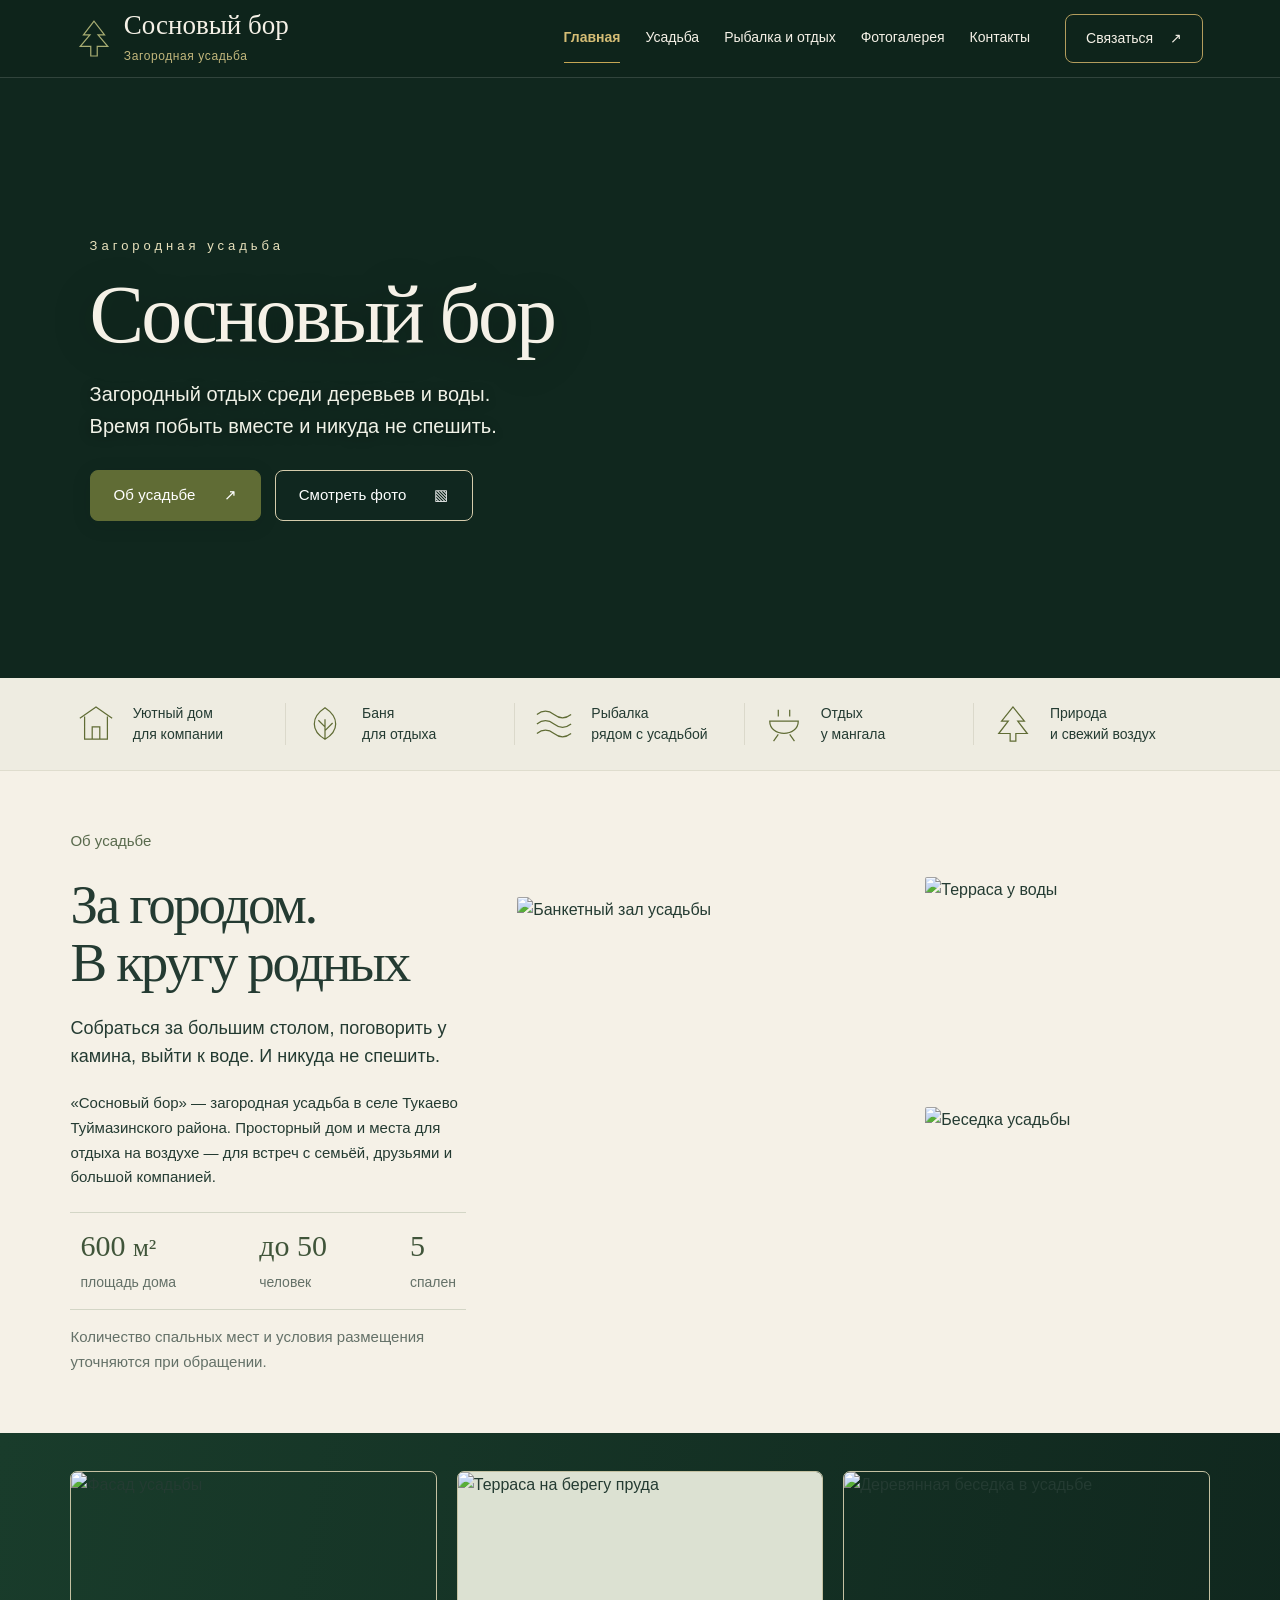
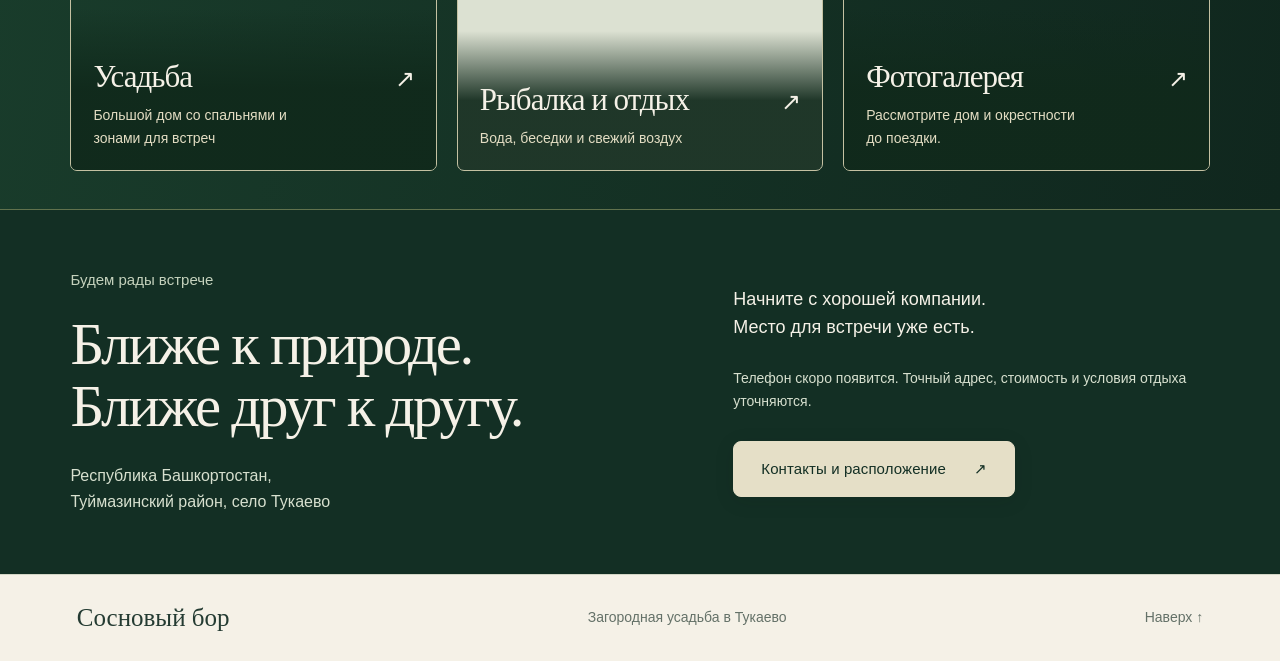
==== index.html @ 8719b982 "Add files via upload" ====
<!doctype html>
<html lang="ru"><head>
  <meta charset="utf-8"><meta name="viewport" content="width=device-width, initial-scale=1"><meta name="theme-color" content="#173d32">
  <title>Сосновый бор — загородная усадьба в Тукаево</title><meta name="description" content="Загородная усадьба в Тукаево: дом 600 м², 5 спален, до 50 человек. Отдых у воды, беседки, баня и фотографии усадьбы.">
  <meta property="og:title" content="Сосновый бор — загородная усадьба в Тукаево"><meta property="og:description" content="Загородная усадьба в Тукаево: дом 600 м², 5 спален, до 50 человек. Отдых у воды, беседки, баня и фотографии усадьбы."><meta property="og:type" content="website"><meta property="og:locale" content="ru_RU">
  <link rel="icon" type="image/svg+xml" href="assets/favicon.svg"><link rel="stylesheet" href="styles.css">
  <script src="assets/photos.js" defer></script><script src="app.js" defer></script>
</head><body class="home-page" id="top">
  <a class="skip-link" href="#main">Перейти к содержимому</a>
  <header class="header">
    <a class="brand" href="index.html" aria-label="Сосновый бор — на главную"><svg class="pine" viewBox="0 0 42 48" fill="none" aria-hidden="true"><path d="M21 2 8 19h8L4 33h13v12h8V33h13L26 19h8L21 2Z" stroke="currentColor" stroke-width="1.5"/></svg><span>Сосновый бор<small>Загородная усадьба</small></span></a>
    <button class="menu-toggle" aria-expanded="false" aria-controls="navigation">Меню <span aria-hidden="true">☰</span></button>
    <nav id="navigation" aria-label="Основная навигация"><a href="index.html" aria-current="page">Главная</a><a href="usadba.html">Усадьба</a><a href="otdyh.html">Рыбалка и отдых</a><a href="gallery.html">Фотогалерея</a><a href="contacts.html">Контакты</a></nav>
    <a class="header-contact" href="contacts.html#contacts">Связаться <span aria-hidden="true">↗</span></a>
  </header>
  <main id="main"><section class="hero" id="home" aria-labelledby="hero-title">
      <div class="hero-photo" aria-hidden="true"><img src="assets/images/house-960.webp" srcset="assets/images/house-480.webp 480w, assets/images/house-960.webp 960w" sizes="100vw" width="960" height="1280" alt="" fetchpriority="high"></div>
      <div class="hero-copy"><p class="location">Загородная усадьба</p><h1 id="hero-title">Сосновый бор</h1><p class="hero-intro">Загородный отдых среди деревьев и воды.<br> Время побыть вместе и никуда не спешить.</p><a class="button button-light" href="usadba.html">Об усадьбе <span aria-hidden="true">↗</span></a><a class="button hero-secondary" href="gallery.html">Смотреть фото <span aria-hidden="true">▧</span></a></div>
      <div class="hero-bottom"><span>Дом для встреч.<br>Природа для отдыха.</span><a href="#about" aria-label="Узнать об усадьбе">Листайте дальше <span aria-hidden="true">↓</span></a></div>
      <span class="photo-caption">Осень в «Сосновом бору»</span>
    </section>
<section class="benefit-strip" aria-label="Отдых в усадьбе"><div><svg viewBox="0 0 40 40" fill="none" stroke="currentColor" stroke-width="1.3" aria-hidden="true"><path d="m3 14 17-12 17 12M8 12v24h24V12M16 36V23h8v13"/></svg><span>Уютный дом<br>для компании</span></div><div><svg viewBox="0 0 40 40" fill="none" stroke="currentColor" stroke-width="1.3" aria-hidden="true"><path d="M20 36C5 27 5 13 20 3c15 10 15 24 0 33ZM20 36V15m0 12 8-8m-8 4-7-7"/></svg><span>Баня<br>для отдыха</span></div><div><svg viewBox="0 0 40 40" fill="none" stroke="currentColor" stroke-width="1.3" aria-hidden="true"><path d="M2 10q9-7 18 0t18 0M2 20q9-7 18 0t18 0M2 30q9-7 18 0t18 0"/></svg><span>Рыбалка<br>рядом с усадьбой</span></div><div><svg viewBox="0 0 40 40" fill="none" stroke="currentColor" stroke-width="1.3" aria-hidden="true"><path d="M5 17h30c0 17-30 17-30 0Zm9 14-5 7m17-7 5 7M14 12V5m12 7V5"/></svg><span>Отдых<br>у мангала</span></div><div><svg viewBox="0 0 40 40" fill="none" stroke="currentColor" stroke-width="1.3" aria-hidden="true"><path d="m20 2-12 15h7L5 30h12v8h6v-8h12L25 17h7Z"/></svg><span>Природа<br>и свежий воздух</span></div></section>
<section class="about section" id="about" aria-labelledby="about-title">
      <div class="section-heading"><p class="section-label">Об усадьбе</p><h2 id="about-title">За городом.<br>В кругу родных</h2></div>
      <div class="about-copy"><p class="lead">Собраться за большим столом, поговорить у камина, выйти к воде. И никуда не спешить.</p><p>«Сосновый бор» — загородная усадьба в селе Тукаево Туймазинского района. Просторный дом и места для отдыха на воздухе — для встреч с семьёй, друзьями и большой компанией.</p><div class="facts"><div><strong>600 <span>м²</span></strong><span>площадь дома</span></div><div><strong>до 50</strong><span>человек</span></div><div><strong>5</strong><span>спален</span></div></div><p class="muted small">Количество спальных мест и условия размещения уточняются при обращении.</p></div>
<div class="home-collage"><figure><img src="assets/images/banquet-960.webp" width="960" height="1280" loading="lazy" alt="Банкетный зал усадьбы"></figure><figure><img src="assets/images/waterside-960.webp" width="960" height="1280" loading="lazy" alt="Терраса у воды"></figure><figure><img src="assets/images/gazebo-960.webp" width="960" height="1280" loading="lazy" alt="Беседка усадьбы"></figure></div>    </section>
<section class="destinations section" aria-labelledby="destinations-title"><div class="destinations-heading"><p class="section-label">Знакомство с усадьбой</p><h2 id="destinations-title">Ваш отдых.<br>Во всех подробностях.</h2></div><div class="destination-grid"><article class="destination-card"><img src="assets/images/house-960.webp" srcset="assets/images/house-480.webp 480w, assets/images/house-960.webp 960w" sizes="(max-width: 700px) 90vw, 29vw" width="960" height="1280" alt="Фасад усадьбы" loading="lazy"><div><h3><a href="usadba.html">Усадьба <span aria-hidden="true">↗</span></a></h3><p>Большой дом со спальнями и зонами для встреч</p></div></article><article class="destination-card"><img src="assets/images/waterside-960.webp" srcset="assets/images/waterside-480.webp 480w, assets/images/waterside-960.webp 960w" sizes="(max-width: 700px) 90vw, 29vw" width="960" height="1280" alt="Терраса на берегу пруда" loading="lazy"><div><h3><a href="otdyh.html">Рыбалка и отдых <span aria-hidden="true">↗</span></a></h3><p>Вода, беседки и свежий воздух</p></div></article><article class="destination-card"><img src="assets/images/gazebo-960.webp" srcset="assets/images/gazebo-480.webp 480w, assets/images/gazebo-960.webp 960w" sizes="(max-width: 700px) 90vw, 29vw" width="960" height="1280" alt="Деревянная беседка в усадьбе" loading="lazy"><div><h3><a href="gallery.html">Фотогалерея <span aria-hidden="true">↗</span></a></h3><p>Рассмотрите дом и окрестности до поездки.</p></div></article></div></section>
<section class="contact-invitation section" aria-labelledby="invitation-title"><div><p class="section-label">Будем рады встрече</p><h2 id="invitation-title">Ближе к природе.<br>Ближе друг к другу.</h2><p>Республика Башкортостан,<br>Туймазинский район, село Тукаево</p></div><div class="invitation-action"><p class="lead">Начните с хорошей компании.<br>Место для встречи уже есть.</p><p class="small">Телефон скоро появится. Точный адрес, стоимость и условия отдыха уточняются.</p><a class="button button-light" href="contacts.html">Контакты и расположение <span aria-hidden="true">↗</span></a></div></section></main>
  <footer class="footer"><a href="index.html" class="footer-name">Сосновый бор</a><p>Загородная усадьба в Тукаево</p><a href="#top">Наверх ↑</a></footer>
</body></html>
---- styles.css ----
:root{--pine:#173d32;--deep:#102d25;--milk:#f5f3ec;--white:#fffef9;--wood:#a78a61;--ink:#243b32;--muted:#647168;--line:#d6d9cd;--ease:cubic-bezier(.4,0,.2,1)}
*{box-sizing:border-box}html{scroll-behavior:smooth;scroll-padding-top:100px}body{margin:0;background:var(--milk);color:var(--ink);font-family:"Segoe UI",Arial,sans-serif;font-size:16px;line-height:1.65}body.modal-open{overflow:hidden}a{color:inherit;text-decoration:none}button{font:inherit;cursor:pointer}button:disabled{cursor:not-allowed;opacity:.65}img{display:block;max-width:100%;object-fit:cover}figure,p,h1,h2,h3{margin:0}figure{min-width:0}h1,h2,h3,.footer-name{font-family:Georgia,"Times New Roman",serif;font-weight:400;line-height:1.05}h2{font-size:clamp(40px,4.7vw,72px);letter-spacing:-2.3px}h3{font-size:clamp(30px,3vw,46px);letter-spacing:-1px}p{max-width:65ch}p+p{margin-top:20px}button,a{-webkit-tap-highlight-color:transparent}button:focus-visible,a:focus-visible{outline:3px solid var(--wood);outline-offset:6px}::selection{background:#d6c6a7;color:var(--deep)}[hidden]{display:none!important}.skip-link{position:fixed;top:-100px;left:15px;background:var(--white);padding:12px;z-index:100}.skip-link:focus{top:12px}.section{padding:110px max(6vw,24px)}.section-label{font-size:14px;margin-bottom:28px;color:var(--muted)}.small{font-size:13px;line-height:1.65}.muted{color:var(--muted)}figcaption{font-size:12px;color:var(--muted);margin-top:12px}.button{display:inline-flex;align-items:center;justify-content:center;gap:28px;min-height:54px;padding:13px 25px;border:1px solid transparent;font-size:14px;font-weight:500;transition:background .25s var(--ease),color .25s var(--ease)}.button-light{background:var(--milk);color:var(--pine)}.button-light:hover:not(:disabled){background:#dcdacb}.button-outline{border-color:#9fa89a;color:var(--pine);background:transparent}.button-outline:hover{background:var(--pine);color:var(--milk)}.text-link{display:inline-flex;gap:28px;border-bottom:1px solid #8c9b88;padding:10px 0;font-size:14px}.header{height:100px;padding:0 4vw;display:flex;align-items:center;gap:35px;background:var(--milk);position:relative;z-index:5}.brand{display:flex;align-items:center;gap:13px;white-space:nowrap;line-height:1.15;font-family:Georgia,serif;font-size:24px}.pine{width:34px;height:44px}.brand small{display:block;font:11px/1.7 "Segoe UI",sans-serif;letter-spacing:.6px;margin-top:5px;color:var(--muted)}nav{display:flex;gap:25px;align-items:center;margin-left:auto}nav a,.header-contact{font-size:13px;white-space:nowrap}nav a{padding:12px 0;border-bottom:1px solid transparent}nav a:hover{border-color:var(--pine)}.header-contact{border:1px solid #acb5a7;padding:10px 17px;display:flex;gap:17px}.menu-toggle{display:none}.hero{position:relative;min-height:720px;height:calc(100svh - 100px);max-height:1050px;background:var(--pine);color:var(--milk);isolation:isolate;overflow:hidden}.hero-photo{position:absolute;left:43%;right:0;top:0;bottom:0;z-index:-1}.hero-photo img{width:100%;height:100%;object-position:center 53%}.hero-photo:after{content:"";position:absolute;inset:0;background:linear-gradient(90deg,rgba(23,61,50,.36),transparent 45%,rgba(0,0,0,.1))}.hero-copy{padding:65px 0 150px 6vw;position:relative;width:60%}.location{font-size:13px;color:#d7dfcc;display:flex;align-items:center;gap:10px}.location span{font-size:23px}.hero h1{font-size:clamp(78px,9.7vw,155px);letter-spacing:-5px;margin:30px 0 32px;line-height:.91;text-shadow:0 2px 24px #173d3220}.hero-intro{font-size:18px;line-height:1.6;margin-bottom:30px}.phone-note{font-size:11px;color:#d2dacb;margin-top:9px}.hero-bottom{position:absolute;left:6vw;bottom:35px;right:62%;display:flex;justify-content:space-between;gap:20px;font-size:11px;line-height:1.6;color:#d5ddce}.hero-bottom a{align-self:end;white-space:nowrap}.hero-bottom a span{margin-left:12px;font-size:18px}.photo-caption{position:absolute;right:30px;bottom:30px;font-size:11px;text-shadow:0 1px 8px #000}.hero-copy{animation:hero-entry .8s var(--ease) both}@keyframes hero-entry{from{opacity:0;transform:translateY(16px)}to{opacity:1;transform:translateY(0)}}
.about{display:grid;grid-template-columns:1fr 1fr;gap:65px 9vw}.about-copy{padding-top:45px}.lead{font-size:23px;line-height:1.55;margin-bottom:23px}.about-copy>p:not(.lead){font-size:15px}.facts{display:flex;justify-content:space-between;gap:20px;margin:42px 0 22px;padding:24px 0;border-top:1px solid var(--line);border-bottom:1px solid var(--line)}.facts div{display:flex;flex-direction:column}.facts strong{font:44px/1.2 Georgia,serif;font-weight:400;white-space:nowrap}.facts strong span{font-size:25px}.facts div>span{font-size:12px;color:var(--muted);margin-top:7px}.about-photo img{width:100%;height:560px;object-position:center 40%}.about-detail{padding:75px 0 0 25px}.about-detail img{width:75%;height:340px}.about-detail p{font-family:Georgia,serif;font-size:23px;line-height:1.5;margin-top:30px}.outdoors{background:#e8ece2}.outdoors-heading{text-align:center;padding-bottom:70px}.outdoors-heading .section-label{margin-bottom:20px}.outdoors-heading p:last-child{margin:25px auto 0;color:var(--muted)}.water-layout{display:grid;grid-template-columns:57% 43%;align-items:center}.water-photo img{width:100%;height:660px;object-position:center 50%}.water-copy{padding:50px 15%}.line-art{font-family:Georgia,serif;font-size:80px;line-height:1;color:var(--wood);display:block;margin-bottom:22px}.water-copy h3{margin-bottom:25px}.water-copy p{font-size:15px}.water-copy .small{font-size:12px}.water-copy .text-link{margin-top:24px}.gazebo-layout{display:grid;grid-template-columns:1fr 1.1fr;gap:10vw;align-items:center}.gazebo-layout h3{margin-bottom:28px}.gazebo-layout p{font-size:15px}.gazebo-layout p.small{font-size:12px;margin-top:20px}.gazebo-layout img{width:100%;height:470px;object-position:center 48%}.comfort{background:var(--pine);color:var(--milk);display:grid;grid-template-columns:1.1fr 1fr;gap:70px 10vw}.comfort .section-label,.comfort figcaption{color:#becdbb}.comfort-heading>p:last-child{margin-top:28px;color:#d4ddcf;font-size:15px;max-width:42ch}.amenities>div{padding:22px 0;border-bottom:1px solid #ffffff30}.amenities>div:first-child{padding-top:0}.amenities h3{font-family:"Segoe UI",sans-serif;font-size:18px;line-height:1.5;letter-spacing:0}.amenities p{color:#c2d0bc;font-size:14px;margin-top:7px}.comfort-photos{grid-column:1/-1;display:grid;grid-template-columns:1fr 1fr 1fr;gap:25px}.comfort-photos img{width:100%;height:370px}.comfort-photos figure:nth-child(2){padding-top:50px}.comfort-photos figure:nth-child(2) img{height:320px}.gallery-heading{display:flex;justify-content:space-between;gap:35px;align-items:end}.gallery-heading>p{font-size:14px;color:var(--muted);padding-bottom:5px}.filters{display:flex;flex-wrap:wrap;gap:10px;margin-top:45px}.filters button{background:transparent;color:var(--pine);border:1px solid #bac3b4;padding:11px 18px;min-height:46px;font-size:13px;border-radius:25px}.filters button[aria-pressed=true]{background:var(--pine);color:var(--milk);border-color:var(--pine)}.filters button:hover{border-color:var(--pine)}.gallery-status{margin:20px 0}.gallery-grid{display:grid;grid-template-columns:repeat(3,1fr);gap:26px}.gallery-item{border:0;padding:0;text-align:left;background:transparent;color:var(--ink);position:relative}.gallery-item img{width:100%;height:340px;transition:filter .35s var(--ease)}.gallery-item:hover img{filter:brightness(.85)}.gallery-item .zoom{position:absolute;top:14px;right:14px;width:34px;height:34px;display:grid;place-items:center;background:var(--milk);border-radius:50%;font-size:20px}.gallery-item .gallery-caption{display:block;font-size:12px;line-height:1.5;padding-top:10px}.show-more{display:flex;margin:40px auto 0}.contacts{display:grid;grid-template-columns:1fr 1fr;background:var(--deep);color:var(--milk)}.contact-copy{padding:85px 6vw}.contact-copy h2{font-size:clamp(37px,3.7vw,58px)}.contacts .section-label{color:#c0ceb7}.contact-copy address{font-style:normal;margin-top:30px;font-size:15px;color:#d2dbca}.phone-placeholder{padding-top:30px;margin-top:30px;border-top:1px solid #ffffff30}.phone-placeholder>span{font:25px/1.4 Georgia,serif}.phone-placeholder p{font-size:13px;color:#c7d1bf;margin:10px 0 23px}.contact-note{color:#b8c7b0;margin-top:30px!important}.location-panel{position:relative;display:grid;place-items:center;overflow:hidden;background:#dce3d5;padding:45px}.location-panel>svg{position:absolute;width:140%;height:140%;opacity:.6}.map-water{fill:none;stroke:#a1b9ad;stroke-width:40}.map-road{fill:none;stroke:#fffef9;stroke-width:8}.map-tree{stroke:#839e82;stroke-width:2;fill:none}.location-card{position:relative;text-align:center;background:var(--milk);color:var(--pine);padding:35px;max-width:360px;box-shadow:0 15px 60px #173d3210}.map-pin{display:block;font-size:44px;line-height:1;margin-bottom:20px;color:#7c8e6d}.location-card p{margin:17px 0 25px;font-size:14px;color:var(--muted)}.location-card .button{font-size:12px;padding:12px 18px;gap:14px}.location-card small{display:block;font-size:11px;color:var(--muted);margin-top:20px;line-height:1.6}.footer{padding:30px 6vw;display:flex;align-items:center;justify-content:space-between;gap:20px}.footer-name{font-size:25px}.footer p,.footer>a:last-child{font-size:12px;color:var(--muted)}
.lightbox{border:0;margin:0;padding:70px 80px 55px;width:100%;max-width:none;height:100%;height:100dvh;max-height:none;background:#0d1b16;color:var(--milk);overflow:hidden}.lightbox[open]{display:flex;align-items:center;justify-content:center;animation:dialog-entry .35s var(--ease)}.lightbox::backdrop{background:#0d1b16}.lightbox-toolbar{position:absolute;top:15px;left:25px;right:25px;display:flex;gap:10px;align-items:center}.lightbox-toolbar p{font-size:13px;margin-right:auto}.lightbox button{border:1px solid #ffffff50;color:var(--milk);background:#ffffff08;width:46px;height:46px;display:grid;place-items:center;font-size:25px;border-radius:50%}.lightbox figure{height:100%;display:flex;flex-direction:column;align-items:center;justify-content:center;width:100%}.lightbox figure img{height:calc(100% - 45px);width:100%;object-fit:contain;min-height:0}.lightbox figcaption{color:#e1e7d9;text-align:center;font-size:13px;max-width:70ch;min-height:22px;margin-top:16px}.photo-prev,.photo-next{position:absolute;top:calc(50% - 23px)}.photo-prev{left:20px}.photo-next{right:20px}.lightbox-help{position:absolute;bottom:12px;left:0;right:0;text-align:center;max-width:none;font-size:11px;color:#b3c0aa}@keyframes dialog-entry{from{opacity:0;transform:scale(.985)}to{opacity:1;transform:scale(1)}}
@media(min-width:1600px){.section{padding-left:max(6vw,calc((100vw - 1420px)/2));padding-right:max(6vw,calc((100vw - 1420px)/2))}}@media(max-width:1150px){.header{gap:20px;padding:0 3vw}.brand{font-size:21px}nav{gap:16px}nav a{font-size:12px}.header-contact{display:none}.hero-copy{padding-top:65px}.hero-bottom{right:59%}.hero-bottom>span{display:none}.about{gap:50px 6vw}.facts strong{font-size:36px}.water-copy{padding:35px 12%}.comfort{gap:55px 6vw}.comfort-photos img{height:310px}.comfort-photos figure:nth-child(2) img{height:260px}.gallery-item img{height:290px}.contact-copy{padding:65px 5vw}.location-panel{padding:25px}}
@media(max-width:700px){html{scroll-padding-top:20px}.section{padding:70px 23px}h2{letter-spacing:-1.5px}h3{letter-spacing:-.8px}.header{height:82px;padding:0 21px;justify-content:space-between}.brand{font-size:22px}.brand small{font-size:10px}.pine{width:28px;height:36px}.menu-toggle{display:flex;align-items:center;gap:12px;padding:10px 0 10px 10px;border:0;background:transparent;font-size:13px;color:var(--pine)}.menu-toggle span{font-size:21px}nav{display:none;position:absolute;top:82px;left:0;right:0;background:var(--milk);padding:20px 24px 30px;box-shadow:0 15px 20px #102d2515}nav.is-open{display:flex;flex-direction:column;align-items:stretch;gap:0}nav a{font-size:16px;padding:12px;border-bottom:1px solid var(--line)}.hero{height:auto;min-height:760px;max-height:none}.hero-photo{left:0;top:0;bottom:0;opacity:.64}.hero-photo img{object-position:center 57%}.hero-photo:after{background:linear-gradient(90deg,#102d25a6,transparent),linear-gradient(0deg,#102d25b3,transparent 65%)}.hero-copy{padding:44px 23px 150px;width:100%}.hero h1{font-size:clamp(78px,19vw,120px);letter-spacing:-3px;margin-top:55px;margin-bottom:30px}.hero-intro{font-size:17px}.hero-bottom{left:23px;bottom:30px;right:auto}.hero-bottom>span{display:block}.hero-bottom a{margin-left:15px}.photo-caption{right:23px;bottom:85px;font-size:10px}.hero .location{font-size:12px}.hero .button{min-width:245px}.about{grid-template-columns:1fr;gap:32px}.about-copy{padding:0}.lead{font-size:21px}.facts{margin-top:30px}.facts strong{font-size:37px}.about-photo img{height:450px}.about-detail{display:grid;grid-template-columns:1fr 1fr;gap:22px;padding:0;align-items:center}.about-detail img{width:100%;height:235px}.about-detail p{font-size:19px;margin:0}.outdoors-heading{padding-bottom:40px}.outdoors-heading p:last-child{font-size:14px}.water-layout{grid-template-columns:1fr}.water-photo img{height:440px}.water-copy{padding:40px 24px 15px}.water-copy .line-art{margin-bottom:15px;font-size:65px}.water-copy h3{font-size:37px}.gazebo-layout{grid-template-columns:1fr;gap:30px}.gazebo-layout img{height:400px}.comfort{grid-template-columns:1fr;gap:40px}.comfort-heading>p:last-child{margin-top:22px}.amenities>div{padding:17px 0}.comfort-photos{gap:12px;grid-template-columns:1fr 1fr}.comfort-photos img{height:230px}.comfort-photos figure:nth-child(2){padding-top:25px}.comfort-photos figure:nth-child(2) img{height:205px}.comfort-photos figure:last-child{grid-column:1/-1}.comfort-photos figure:last-child img{height:280px;object-position:center 55%}.comfort figcaption{font-size:11px}.gallery-heading{display:block}.gallery-heading>p{margin-top:23px}.filters{margin-top:30px;gap:8px}.filters button{font-size:12px;padding:10px 13px}.gallery-grid{grid-template-columns:1fr 1fr;gap:22px 12px}.gallery-item img{height:240px}.gallery-item .gallery-caption{font-size:11px}.gallery-item .zoom{width:28px;height:28px;top:9px;right:9px}.contacts{grid-template-columns:1fr}.contact-copy{padding:65px 23px}.contact-copy h2{font-size:41px}.location-panel{min-height:470px;padding:30px 23px}.footer{padding:28px 23px;flex-wrap:wrap}.footer p{order:3;width:100%}.footer-name{font-size:23px}.lightbox{padding:70px 12px 80px}.lightbox figure img{height:calc(100% - 60px)}.lightbox figcaption{padding:0 8px;font-size:12px}.photo-prev,.photo-next{top:auto;bottom:30px}.photo-prev{left:23px}.photo-next{right:23px}.lightbox-help{bottom:8px;font-size:9px}.lightbox-toolbar{left:17px;right:17px}.lightbox button{width:44px;height:44px}}
@media(max-width:380px){.hero-bottom{font-size:10px}.gallery-item img{height:200px}.facts strong{font-size:31px}.facts div>span{font-size:11px}.about-detail p{font-size:17px}.button{padding:12px 18px;gap:16px}.phone-placeholder .button{font-size:12px}.location-card{padding:28px 20px}.hero{min-height:720px}}
@media(prefers-reduced-motion:reduce){html{scroll-behavior:auto}*,*:before,*:after{animation:none!important;transition:none!important}}

/* A full-bleed arrival, followed by a quieter photographic rhythm. */
.section{padding-top:82px;padding-bottom:82px}
.header{position:absolute;top:0;left:0;right:0;height:104px;background:transparent;color:var(--milk);border-bottom:1px solid #ffffff25;z-index:5}
.brand small{color:#e0e7da;font-size:12px}
nav a,.header-contact{font-size:14px}
nav a:hover{border-color:#e0e7da}
.header-contact{border-color:#ffffff70;padding:12px 20px}
.header-contact:hover{background:#ffffff18}
.hero{height:100svh;min-height:740px;max-height:1100px;display:grid;align-items:center}
.hero-photo{inset:0;z-index:0;opacity:1;pointer-events:none}
.hero-photo img{object-position:50% 70%}
.hero-photo:after{pointer-events:none;background:linear-gradient(180deg,#0c211bc4 0%,#0c211b20 35%,#0c211b60 64%,#0c211bda 100%),linear-gradient(90deg,#0c211b55,#0c211b08 70%)}
.hero-copy{z-index:1;width:100%;padding:140px 5vw 150px;text-align:center;pointer-events:none;animation:none}
.hero-copy a{pointer-events:auto}
.hero .location{justify-content:center;font-size:14px;color:#f1f2e8;margin-inline:auto}
.hero h1{font-size:clamp(76px,9.8vw,164px);line-height:1.05;letter-spacing:-.055em;margin:28px 0 23px;text-shadow:0 4px 35px #071b1640}
.hero-intro{font-size:clamp(17px,1.5vw,22px);line-height:1.6;margin:0 auto 32px;color:#f0f2e7;max-width:48ch;text-shadow:0 2px 12px #0007}
.hero .button{min-width:205px}
.hero-copy>*{animation:cinema-entry .6s var(--ease) both}
.hero-copy h1{animation-delay:.08s}.hero-copy .hero-intro{animation-delay:.16s}.hero-copy .button{animation-delay:.24s}
.hero-bottom{z-index:1;left:5vw;right:5vw;bottom:35px;align-items:end;justify-content:space-between;pointer-events:none;font-size:14px;color:#ecf0e5}
.hero-bottom>span{display:block}.hero-bottom a{pointer-events:auto;margin:0}
.photo-caption{z-index:1;right:5vw;bottom:88px;pointer-events:none;font-size:12px;color:#e7eddf}
.button{min-height:56px;padding:14px 27px;font-size:15px;border-radius:3px;letter-spacing:.1px;transition:background .22s var(--ease),color .22s var(--ease),transform .22s var(--ease),box-shadow .22s var(--ease)}
.button:hover:not(:disabled){transform:translateY(-2px);box-shadow:0 6px 20px #102d2518}
.button:active:not(:disabled){transform:translateY(0)}
.button-light{box-shadow:0 4px 20px #071b161a}
.button-outline{border-color:#8d9d88;background:#ffffff24}
.section-label{font-size:15px;margin-bottom:22px}
.small,.water-copy .small,.gazebo-layout p.small{font-size:14px}
figcaption,.facts div>span,.gallery-item .gallery-caption{font-size:14px}
.about-copy{padding-top:20px}.about{gap:44px 8vw}
.about-copy>p:not(.lead),.water-copy p,.gazebo-layout p,.comfort-heading>p:last-child{font-size:17px}
.about-copy>p.small{font-size:14px}
.facts{margin-top:30px;padding:20px 0}
.about-photo img{height:490px}
.about-detail{padding-top:35px}
.about-detail .photo-trigger{width:80%}
.about-detail .photo-trigger img{width:100%;height:320px}
.about-detail p{margin-top:24px}
.outdoors-heading{padding-bottom:44px}
.water-photo img{height:570px}
.water-copy{padding:34px 12%}
.line-art{font-size:64px;margin-bottom:16px}
.gazebo-layout{gap:8vw}
.gazebo-layout img{height:440px}
.comfort{gap:45px 8vw}
.amenities p{font-size:16px}
.comfort-photos{gap:22px}
.comfort-photos figure:nth-child(2){padding-top:28px}
.comfort-photos figure:nth-child(2) img{height:342px}
.comfort-photos img{height:370px}
.gallery-heading>p{font-size:16px}
.filters{margin-top:32px;gap:10px}
.filters button{font-size:14px;transition:background .2s var(--ease),color .2s var(--ease),border-color .2s var(--ease)}
.gallery-grid{grid-template-columns:repeat(12,minmax(0,1fr));grid-auto-rows:235px;gap:24px}
.gallery-item{display:flex;flex-direction:column;min-width:0;min-height:0;grid-column:span 4;align-self:stretch}
.gallery-item:nth-child(6n+1){grid-column:span 7;grid-row:span 2}
.gallery-item:nth-child(6n+2),.gallery-item:nth-child(6n+3){grid-column:span 5}
.photo-frame{position:relative;display:block;width:100%;flex:1;min-height:0;overflow:hidden;border-radius:3px}
.gallery-item img{height:100%;width:100%;transition:transform .5s var(--ease),filter .35s var(--ease)}
.gallery-item .gallery-caption{padding-top:10px;min-height:34px;line-height:1.45;display:-webkit-box;-webkit-line-clamp:2;-webkit-box-orient:vertical;overflow:hidden}
.gallery-item .zoom{background:#f5f3eceb;transition:background .2s var(--ease);top:14px;right:14px;width:38px;height:38px}
.photo-trigger{display:block;position:relative;padding:0;margin:0;width:100%;border:0;background:transparent;color:var(--milk);overflow:hidden;border-radius:3px;text-align:left;cursor:zoom-in}
.photo-trigger img{transition:transform .5s var(--ease),filter .35s var(--ease)}
.photo-trigger:after{content:'⛶';position:absolute;right:14px;bottom:14px;display:grid;place-items:center;width:38px;height:38px;background:#173d32c9;border:1px solid #ffffff60;border-radius:50%;font-size:22px;pointer-events:none}
@media(hover:hover){.photo-trigger:hover img,.gallery-item:hover img{transform:scale(1.035);filter:brightness(.94)}}
.photo-trigger:focus-visible{outline-offset:4px}
.phone-placeholder p,.contact-note,.location-card small{font-size:14px}
.location-card .button{font-size:14px;gap:12px}
.footer p,.footer>a:last-child{font-size:14px}
.lightbox{padding-top:76px;padding-bottom:64px}
.lightbox figure img{transition:opacity .15s var(--ease);touch-action:pan-y pinch-zoom}
.lightbox figure img.is-loading{opacity:.35}
.lightbox figcaption{font-size:15px}
.lightbox-help{font-size:13px;bottom:16px}
.lightbox-toolbar p{font-size:15px}
.about,.outdoors-heading,.water-layout,.gazebo-layout,.comfort-heading,.amenities,.comfort-photos,.gallery-heading,.contacts{transition:opacity .42s var(--ease),transform .42s var(--ease)}
.reveal-pending{opacity:0;transform:translateY(14px)}
.reveal-pending h2,.reveal-pending h3{transform:translateY(5px)}
h2,h3{transition:transform .42s var(--ease)}
@keyframes cinema-entry{from{opacity:0;transform:translateY(12px)}to{opacity:1;transform:translateY(0)}}
@media(min-width:701px) and (max-width:1150px){.header{padding:0 3vw;gap:16px}.brand{font-size:22px}nav{gap:14px}nav a{font-size:13px}.gallery-grid{grid-auto-rows:210px}.gallery-item .gallery-caption{font-size:13px}.comfort-photos img{height:300px}.comfort-photos figure:nth-child(2) img{height:272px}}
@media(max-width:700px){
  .section{padding:58px 23px}
  .header{height:82px;padding:0 23px}.brand small{font-size:11px}.menu-toggle{color:var(--milk);font-size:14px}
  nav{color:var(--pine);border-bottom:1px solid var(--line)}nav a{font-size:16px}
  .hero{min-height:690px;max-height:1000px;height:100svh}
  .hero-photo img{object-position:50% 63%}
  .hero-photo:after{background:linear-gradient(180deg,#0c211bba,#0c211b35 30%,#0c211b55 55%,#0c211bd9)}
  .hero-copy{padding:120px 23px 145px}
  .hero h1{font-size:clamp(64px,16vw,104px);letter-spacing:-.05em;max-width:9ch;margin:22px auto 24px;line-height:.99}
  .hero .location{font-size:13px}.hero-intro{font-size:17px;max-width:30ch;margin-bottom:27px}.hero-intro br{display:none}
  .hero .button{min-width:200px}.hero-bottom{left:23px;right:23px;bottom:26px;font-size:12px}.hero-bottom a{margin:0}
  .photo-caption{left:23px;right:23px;bottom:86px;font-size:11px;text-align:left}
  .about{gap:28px}.about-copy{padding:0}.about-photo img{height:400px}
  .about-detail{padding:0;gap:20px}.about-detail .photo-trigger{width:100%}.about-detail .photo-trigger img{height:220px}.about-detail p{margin:0;font-size:19px}
  .facts div>span{font-size:13px}.about-copy>p:not(.lead),.water-copy p,.gazebo-layout p,.comfort-heading>p:last-child{font-size:16px}
  .about-copy>p.small,.water-copy .small,.gazebo-layout p.small{font-size:14px}
  .water-photo img{height:400px}.water-copy{padding:30px 23px 0}.water-copy .line-art{font-size:55px}.water-copy h3{font-size:36px}
  .gazebo-layout{gap:26px}.gazebo-layout img{height:365px}
  .comfort{gap:32px}.comfort-photos{gap:16px 12px}.comfort-photos img{height:220px}.comfort-photos figure:nth-child(2){padding-top:24px}.comfort-photos figure:nth-child(2) img{height:196px}.comfort-photos figure:last-child img{height:260px}
  .comfort figcaption{font-size:13px}
  .gallery-heading>p{font-size:16px;margin-top:18px}.filters{margin-top:25px;gap:8px}.filters button{font-size:13px;padding:10px 13px}
  .gallery-grid{grid-template-columns:repeat(2,minmax(0,1fr));grid-auto-rows:250px;gap:20px 12px}
  .gallery-item,.gallery-item:nth-child(6n+2),.gallery-item:nth-child(6n+3){grid-column:span 1;grid-row:span 1}
  .gallery-item:nth-child(6n+1){grid-column:span 2;grid-row:span 1}
  .gallery-item img{height:100%}.gallery-item .gallery-caption{font-size:13px;line-height:1.45;min-height:48px}
  .gallery-item .zoom{width:32px;height:32px;right:10px;top:10px}
  .contact-copy{padding:58px 23px}.phone-placeholder .button{font-size:13px}.location-card small{font-size:13px}
  .lightbox{padding:74px 12px 85px}.lightbox figure img{height:calc(100% - 68px)}.lightbox figcaption{font-size:14px}.lightbox-help{font-size:11px;bottom:9px}.photo-prev,.photo-next{bottom:35px}
}
@media(max-width:360px){.hero h1{font-size:62px}.hero-bottom{font-size:11px}.hero-intro{font-size:16px}.gallery-grid{grid-auto-rows:225px}.facts div>span{font-size:12px}.brand{font-size:20px}}
@media(prefers-reduced-motion:reduce){html{scroll-behavior:auto}*,*:before,*:after{animation:none!important;transition:none!important}.reveal-pending{opacity:1;transform:none}.reveal-pending h2,.reveal-pending h3{transform:none}}

/* Shared multi-page navigation and photographic covers. */
nav a[aria-current="page"]{border-bottom-color:currentColor;font-weight:600}
.page-cover{position:relative;isolation:isolate;display:flex;align-items:end;min-height:540px;height:66svh;max-height:700px;background:var(--deep);color:var(--milk);overflow:hidden}
.cover-photo{position:absolute;inset:0;z-index:-1;pointer-events:none;cursor:default}
.cover-photo img{width:100%;height:100%;border-radius:0}
.cover-photo img{object-position:50% 64%}
.cover-photo:after{content:"";position:absolute;inset:0;pointer-events:none;background:linear-gradient(180deg,#0c211bba,transparent 38%,#0c211bd9),linear-gradient(90deg,#0c211b60,transparent)}
.cover-house .cover-photo img{object-position:50% 68%}
.cover-water .cover-photo img{object-position:50% 60%}
.cover-gallery .cover-photo img{object-position:50% 40%}
.cover-contacts .cover-photo img{object-position:50% 55%}
.cover-copy{width:100%;padding:140px 6vw 76px;pointer-events:none}
.cover-copy a{pointer-events:auto}
.back-home{display:inline-block;font-size:14px;margin-bottom:25px;color:#e7ecdf;border-bottom:1px solid #ffffff50;padding-bottom:5px}
.back-home:hover{border-color:var(--milk)}
.cover-copy h1{font-size:clamp(58px,7.4vw,112px);letter-spacing:-.045em;margin-bottom:22px;animation:cinema-entry .6s var(--ease) both}
.cover-copy>p{font-size:19px;line-height:1.6;color:#e7ecdf;animation:cinema-entry .6s .1s var(--ease) both}
.cover-hint{position:absolute;right:6vw;bottom:22px;pointer-events:none;font-size:12px;color:#dbe3d1}
.destinations{background:#e8ece2}
.destinations-heading{margin-bottom:42px}
.destination-grid{display:grid;grid-template-columns:repeat(3,minmax(0,1fr));gap:28px;align-items:start}
.destination-card{min-width:0}
.destination-card:nth-child(2){padding-top:44px}
.destination-card img{width:100%;height:345px}
.destination-card>div{padding-top:23px}
.destination-card h3{font-size:clamp(28px,2.7vw,41px);line-height:1.2;letter-spacing:-1px}
.destination-card h3 a{display:flex;justify-content:space-between;gap:12px;align-items:baseline}
.destination-card h3 span{font:24px/1 "Segoe UI",sans-serif;transition:transform .2s var(--ease)}
.destination-card h3 a:hover span{transform:translate(3px,-3px)}
.destination-card p{margin-top:13px;font-size:16px;color:var(--muted)}
.contact-invitation{display:grid;grid-template-columns:1.15fr 1fr;gap:9vw;align-items:center;background:var(--pine);color:var(--milk)}
.contact-invitation .section-label{color:#c5d2bd}
.contact-invitation h2{font-size:clamp(40px,4.6vw,70px)}
.contact-invitation p:not(.section-label){margin-top:25px;color:#d7e0cf}
.invitation-action .lead{font-size:25px;margin:0!important;color:var(--milk)!important}
.invitation-action .button{margin-top:28px}
.stay-section{background:#e8ece2}
.stay-intro{display:grid;grid-template-columns:1fr 1fr;gap:8vw;align-items:start;margin-bottom:40px}
.stay-intro p{font-size:17px}.stay-intro p.small{font-size:14px}
.stay-photos{display:grid;grid-template-columns:repeat(3,minmax(0,1fr));gap:24px}
.stay-photos img{width:100%;height:365px}
.stay-photos figure:nth-child(2){padding-top:28px}
.stay-photos figure:nth-child(2) img{height:337px}
.editorial-row{display:grid;grid-template-columns:1fr 1fr;gap:9vw;align-items:center}
.editorial-row img{width:100%;height:520px}
.editorial-row h2{margin-bottom:28px}
.editorial-row p{font-size:17px}
.editorial-row p.small{font-size:14px}
.editorial-row .text-link{margin-top:24px}
.editorial-reverse{background:#e8ece2}
.editorial-reverse>figure{order:2}
.page-next{display:flex;align-items:center;justify-content:space-between;gap:40px;border-top:1px solid var(--line)}
.page-next h2{font-size:clamp(36px,4vw,60px)}
.page-next p:last-child{margin-top:18px;color:var(--muted)}
.page-next .button{flex-shrink:0}
.contact-details{display:grid;grid-template-columns:1fr 1fr;gap:9vw}
.contact-details h3{font-family:"Segoe UI",sans-serif;font-size:23px;letter-spacing:0;line-height:1.35;margin-bottom:15px}
.contact-details h3:not(:first-child){margin-top:32px}
.contact-details p{font-size:17px}.contact-details .small{font-size:14px}
.address-placeholder{padding:16px 20px;border-left:2px solid var(--wood);background:#e8ece2}
.destinations,.editorial-row,.stay-section,.contact-invitation,.page-next,.contact-details{transition:opacity .42s var(--ease),transform .42s var(--ease)}
@media(min-width:701px) and (max-width:1100px){.header{gap:15px}.brand{font-size:20px;gap:9px}.pine{width:28px}nav{gap:14px}nav a{font-size:13px}.destination-grid{gap:20px}.destination-card img{height:280px}.stay-photos img{height:290px}.stay-photos figure:nth-child(2) img{height:262px}.contact-invitation{gap:5vw}.invitation-action .lead{font-size:22px}}
@media(min-width:701px) and (max-width:850px){.header{padding:0 20px;gap:12px}.brand{font-size:18px}.brand small{font-size:10px}nav{gap:12px}nav a{font-size:12px}.pine{width:22px}.destination-card h3{font-size:27px}.page-next{gap:25px}.page-next .button{padding:12px 18px;font-size:14px}}
@media(max-width:700px){
  nav a[aria-current="page"]{background:#e8ece2;border-bottom-color:var(--pine)}
  .page-cover{min-height:460px;max-height:610px;height:63svh}
  .cover-copy{padding:120px 23px 68px}
  .cover-copy h1{font-size:clamp(50px,12vw,76px);margin-bottom:20px;max-width:12ch;line-height:1.04}
  .cover-copy>p{font-size:17px;max-width:30ch}
  .back-home{font-size:14px;margin-bottom:24px}
  .cover-hint{left:23px;right:23px;bottom:18px;font-size:11px}
  .cover-photo img{object-position:center 60%}
  .cover-house .cover-photo img{object-position:center 67%}
  .destinations-heading{margin-bottom:30px}
  .destination-grid{grid-template-columns:1fr;gap:35px}
  .destination-card:nth-child(2){padding:0}
  .destination-card img{height:330px}
  .destination-card h3{font-size:34px}
  .destination-card>div{padding-top:18px}
  .contact-invitation,.stay-intro,.editorial-row,.contact-details{grid-template-columns:1fr;gap:30px}
  .contact-invitation h2{font-size:42px}
  .invitation-action .lead{font-size:23px}
  .contact-invitation p:not(.section-label){margin-top:22px}
  .invitation-action .button{font-size:14px;gap:16px}
  .stay-intro{margin-bottom:30px}
  .stay-photos{grid-template-columns:1fr 1fr;gap:22px 12px}
  .stay-photos img{height:230px}
  .stay-photos figure:nth-child(2){padding-top:24px}
  .stay-photos figure:nth-child(2) img{height:206px}
  .stay-photos figure:last-child{grid-column:1/-1}
  .stay-photos figure:last-child img{height:330px}
  .editorial-row img{height:370px}
  .editorial-row h2{margin-bottom:24px}
  .editorial-row p,.stay-intro p,.contact-details p{font-size:16px}
  .editorial-reverse>figure{order:0}
  .page-next{flex-direction:column;align-items:start;gap:26px}
  .page-next h2{font-size:39px}
  .contact-details h3{font-size:22px}
}
@media(prefers-reduced-motion:reduce){.cover-copy>*{animation:none!important}.reveal-pending{opacity:1;transform:none}}

/* Natural-height masonry: the whole photograph stays visible at every width. */
.gallery-grid{display:block;columns:3;column-gap:24px}
.gallery-grid .gallery-item{display:inline-flex;width:100%;height:auto;margin:0 0 24px;vertical-align:top;break-inside:avoid;page-break-inside:avoid}
.gallery-grid .photo-frame{flex:none;height:auto}
.gallery-grid .gallery-item img{display:block;width:100%;height:auto;object-fit:contain;transform:none}
.gallery-grid .gallery-item .gallery-caption{display:block;min-height:0;overflow:visible;-webkit-line-clamp:unset}
@media(max-width:1000px){.gallery-grid{columns:2}}
@media(max-width:700px){.gallery-grid{column-gap:12px}.gallery-grid .gallery-item{margin-bottom:20px}}
@media(max-width:380px){.gallery-grid{columns:1}}

/* Forest greens, warm linen and restrained olive details across all pages. */
:root{--milk:#f3f0e6;--wood:#a78d63;--olive:#738052;--line:#d3d6c6}
.section{padding-top:68px;padding-bottom:68px}
.section-label{color:#596a4d}
.header{background:linear-gradient(#102d2545,transparent)}
.hero h1{font-size:clamp(76px,10.5vw,166px);text-shadow:0 5px 40px #071b1655}
.hero .button,.contact-invitation .button{background:#e5dfc7;border-color:#e5dfc7}
.button{border-radius:5px;font-weight:600}
.button-outline{border-color:#738052}
.button-outline:hover{background:#40553a}
.about{gap:35px 7vw}
.about-photo img{height:470px;object-position:center 65%}
.about-detail{padding-top:55px}
.facts{background:#e7e8da;padding:23px 20px;border:0;border-left:3px solid var(--olive)}
.facts strong{color:#40553a}
.destinations{background:#e5e8db}
.destination-grid{grid-template-columns:1.15fr 1fr 1fr;gap:26px}
.destination-card:first-child img{height:405px}
.destination-card:nth-child(2){padding-top:48px}
.destination-card:nth-child(3){padding-top:22px}
.destination-card>div{border-top:2px solid #a1a980;margin-top:18px;padding-top:16px}
.destination-card h3{font-size:clamp(28px,2.5vw,39px)}
.destination-card{transition:transform .3s var(--ease)}
.destination-card:hover{transform:translateY(-4px)}
.stay-photos{grid-template-columns:1.2fr 1fr 1fr;align-items:center}
.stay-photos img{height:390px}
.stay-photos figure:nth-child(2){padding:0}.stay-photos figure:nth-child(2) img{height:320px}
.stay-photos figure:last-child img{height:350px}
.editorial-row{gap:7vw}
.editorial-row img{height:490px;object-position:center 55%}
.comfort{background:linear-gradient(115deg,#173d32,#244637)}
.amenities>div{padding:20px 0 20px 20px;border-left:2px solid #9ca97b;margin-bottom:8px}
.amenities>div:first-child{padding-top:20px}
.comfort-photos{grid-template-columns:1fr .85fr 1.2fr;align-items:center}
.comfort-photos figure:nth-child(2){padding:0}
.comfort-photos figure:last-child img{height:410px}
.water-layout{grid-template-columns:60% 40%}
.water-copy{padding:30px 11%}
.water-photo img{height:550px}
.gazebo-layout{gap:7vw}.gazebo-layout img{height:460px}
.filters button[aria-pressed=true]{background:#40553a;border-color:#40553a}
.gallery-grid{column-gap:28px}.gallery-grid .gallery-item{margin-bottom:28px}
.gallery-caption{color:#4b5c48}
.contact-copy{background:linear-gradient(140deg,#173d32,#102d25)}
.phone-placeholder{padding:24px;background:#ffffff08;border:1px solid #afbb9750;border-radius:5px}
.phone-placeholder>span{color:#e4dfc6}
.location-card{border-top:3px solid var(--olive);border-radius:5px;padding:36px}
.location-card .button{background:#40553a;color:var(--milk);border-color:#40553a}
.contact-details{background:#e9ebdf}
.page-next{background:#e9ebdf}
.footer{border-top:1px solid var(--line)}
.reveal-pending .destination-card,.reveal-pending .stay-photos figure,.reveal-pending .amenities>div{opacity:0;transform:translateY(8px)}
.destination-card,.stay-photos figure,.amenities>div{transition:opacity .35s var(--ease),transform .35s var(--ease)}
.destination-card:nth-child(2),.stay-photos figure:nth-child(2){transition-delay:60ms}
.destination-card:nth-child(3),.stay-photos figure:nth-child(3){transition-delay:120ms}
@media(max-width:1000px){.destination-grid{gap:18px}.destination-card:first-child img{height:340px}.comfort-photos figure:last-child img{height:340px}}
@media(max-width:700px){
 .section{padding-top:48px;padding-bottom:48px}
 .hero h1{font-size:clamp(64px,16vw,104px)}
 .destination-grid,.stay-photos,.comfort-photos,.water-layout{grid-template-columns:1fr}
 .destination-card:nth-child(2),.destination-card:nth-child(3){padding:0}
 .destination-card:first-child img,.destination-card img{height:330px}
 .about-detail{padding:0}.about-photo img{height:400px}
 .facts{padding:20px 13px;gap:12px}
 .stay-photos{gap:26px}.stay-photos img,.stay-photos figure:nth-child(2) img,.stay-photos figure:last-child img{height:360px}
 .comfort-photos{gap:24px}.comfort-photos img,.comfort-photos figure:nth-child(2) img,.comfort-photos figure:last-child img{height:330px}
 .water-photo img{height:420px}.water-copy{padding:30px 23px 0}
 .editorial-row img,.gazebo-layout img{height:390px}
 .gallery-grid{column-gap:14px}.gallery-grid .gallery-item{margin-bottom:23px}
 .phone-placeholder{padding:20px 16px}.location-card{padding:30px 23px}
}
@media(prefers-reduced-motion:reduce){.reveal-pending .destination-card,.reveal-pending .stay-photos figure,.reveal-pending .amenities>div{opacity:1;transform:none}}

/* Selected photographic mounts; unframed images keep the composition quiet. */
.about-photo,.gazebo-layout>figure,.editorial-row>figure,.stay-photos>figure{position:relative;isolation:isolate}
.about-photo:before,.gazebo-layout>figure:before,.editorial-reverse>figure:before{content:"";position:absolute;z-index:-1;pointer-events:none;border:1px solid #87936d;inset:14px -12px 42px 14px}
.gazebo-layout>figure:before{border-color:#b6a17e;inset:-12px 15px 42px -12px}
.editorial-reverse>figure:before{border-color:#a28e6c;inset:15px -12px 42px 15px}
.about-photo>.photo-trigger{border:1px solid #52694d;padding:6px;background:var(--milk)}
.about-photo .photo-trigger img{height:auto;aspect-ratio:3/4;object-position:50% 65%}
.destination-card:first-child>.photo-trigger{border:1px solid #738052;padding:7px;background:#f3f0e6}
.destination-card:first-child .photo-trigger img{height:auto;aspect-ratio:3/4;object-position:center}
.destination-card:nth-child(2)>.photo-trigger{border-radius:70px 3px 3px 3px}
.destination-card:nth-child(2) img{height:auto;aspect-ratio:3/4;object-position:center}
.destination-card:nth-child(3)>.photo-trigger{border:1px solid #b5a17e;padding:6px;background:#e5dfcf}
.destination-card:nth-child(3) img{height:auto;aspect-ratio:3/4;object-position:center}
.destination-card:nth-child(3)>div{border-color:#b5a17e}
.stay-photos figure:first-child>.photo-trigger{border:1px solid #738052;padding:6px;background:var(--milk)}
.stay-photos figure:nth-child(2)>.photo-trigger{border-radius:3px 55px 3px 3px}
.stay-photos img,.stay-photos figure:nth-child(2) img,.stay-photos figure:last-child img{height:auto;aspect-ratio:3/4;object-position:center}
.comfort-photos figure:nth-child(2)>.photo-trigger{border:1px solid #b8ae8c;padding:6px;background:#284737}
.comfort-photos img,.comfort-photos figure:nth-child(2) img,.comfort-photos figure:last-child img{height:auto;aspect-ratio:3/4;object-position:center}
.editorial-row img{height:auto;max-height:620px;object-fit:contain}
.gallery-grid .gallery-item:nth-child(5n+2) .photo-frame{padding:5px;border:1px solid #82906d;background:#e8ebde}
.gallery-grid .gallery-item:nth-child(5n+4) .photo-frame{padding:5px;border:1px solid #b5a17e;background:#eee7d9}
.gallery-grid .photo-frame{box-sizing:border-box}
.about{align-items:start;gap:30px 6vw}
.about-photo{max-width:340px;justify-self:center;width:100%}
.about-detail{padding-top:16px}
.about-detail .photo-trigger{max-width:285px;width:100%}
.about-detail .photo-trigger img{height:auto;max-height:360px;object-fit:contain}
.about-photo .photo-trigger img{max-height:430px;aspect-ratio:auto;object-fit:contain}
.editorial-row{grid-template-columns:minmax(240px,.8fr) minmax(0,1fr);gap:5vw}
.editorial-row>figure{width:100%;max-width:350px;justify-self:center}
.editorial-row img{max-height:440px}
.editorial-reverse{grid-template-columns:minmax(0,1fr) minmax(240px,.8fr)}
.water-layout{grid-template-columns:1fr 1fr;max-width:1250px;margin-inline:auto;gap:3vw;padding-inline:5vw}
.water-photo{max-width:350px;justify-self:center;width:100%}
.water-photo img{height:auto;max-height:450px;object-fit:contain}
.water-copy{padding:24px 0}
.gazebo-layout{grid-template-columns:1fr .85fr;gap:5vw}
.gazebo-layout>figure{max-width:350px;justify-self:center;width:100%}
.gazebo-layout img{height:auto;max-height:440px;object-fit:contain}
.destination-grid{grid-template-columns:1fr 1.1fr .9fr;gap:30px;align-items:center}
.destination-card:first-child>.photo-trigger{max-width:265px;margin-inline:auto}
.destination-card:first-child .photo-trigger img{height:auto;max-height:345px;aspect-ratio:auto;object-fit:contain}
.destination-card:nth-child(2){padding-top:0}
.destination-card:nth-child(2)>.photo-trigger{border-radius:3px;border-top:1px solid #738052;border-bottom:1px solid #738052;padding:12px 0}
.destination-card:nth-child(2) img{height:260px;aspect-ratio:auto;object-fit:contain;background:#dce1d2}
.destination-card:nth-child(3){padding-top:36px}
.destination-card:nth-child(3)>.photo-trigger{max-width:220px;margin-inline:auto;border-width:1px 1px 5px}
.destination-card:nth-child(3) img{height:auto;max-height:280px;aspect-ratio:auto;object-fit:contain}
.stay-photos,.comfort-photos{max-width:1060px;width:100%;margin-inline:auto;gap:30px}
.stay-photos img,.stay-photos figure:nth-child(2) img,.stay-photos figure:last-child img,.comfort-photos img,.comfort-photos figure:nth-child(2) img,.comfort-photos figure:last-child img{height:auto;max-height:360px;aspect-ratio:auto;object-fit:contain}
.stay-photos figure:last-child>.photo-trigger{border-bottom:3px solid #738052;padding-bottom:8px}
.comfort-photos figure:first-child>.photo-trigger{border-radius:2px 2px 28px 2px}
.gallery-grid{columns:4}
@media(max-width:1100px){.gallery-grid{columns:3}}
@media(max-width:800px){.gallery-grid{columns:2}}
@media(hover:hover) and (prefers-reduced-motion:no-preference){.photo-trigger:hover img{transform:scale(1.018)}}
/* Approved reference: forest header, warm paper, photographic navigation. */
:root{--pine:#132f24;--deep:#0e241b;--milk:#f5f1e7;--olive:#606c35;--wood:#b9a467}
.header{position:relative;height:78px;background:var(--deep);padding-inline:6vw}
.brand{font-size:27px}.brand small{color:#c2b77c}.pine{color:#a8ad72}
nav a[aria-current=page]{color:#d5bd75;border-color:#c6a754}
.header-contact{border-color:#b39d5d;border-radius:8px}
.hero{height:470px;min-height:470px;max-height:none}
.hero-photo img{object-position:50% 65%}
.hero-photo:after{background:linear-gradient(90deg,#0d291beb 0%,#0d291bba 30%,#0d291b18 74%),linear-gradient(0deg,#102d2540,transparent)}
.hero-copy{padding:55px 7vw;text-align:left}
.hero .location{justify-content:start;margin:0;font-size:13px;letter-spacing:4px;color:#e8e1bc}
.hero h1{font-size:clamp(60px,6.4vw,92px);margin:15px 0 20px;letter-spacing:-3px}
.hero-intro{margin:0 0 28px;max-width:39ch;font-size:20px}
.hero .button{min-width:0;min-height:50px;padding:12px 23px;margin-right:14px;background:#606c35;color:#fff;border-color:#606c35}
.hero .hero-secondary{background:#102d2530;border-color:#d5ccac}
.hero-bottom,.photo-caption{display:none}
.button{border-radius:8px;font-weight:400}
.section{padding:58px 5.5vw}
h2{font-size:clamp(38px,4.3vw,62px)}
.benefit-strip{display:grid;grid-template-columns:repeat(5,1fr);padding:25px 6vw;background:#eeece1;border-bottom:1px solid #dfddce;gap:20px}
.benefit-strip>div{display:flex;align-items:center;gap:18px;border-right:1px solid #dbd9cb;font-size:14px;line-height:1.5}
.benefit-strip>div:last-child{border:0}.benefit-strip svg{width:38px;height:38px;flex-shrink:0;color:#606c35}
.home-page .about{grid-template-columns:1fr 1.75fr;gap:0 4vw;align-items:start}
.home-page .section-heading{grid-column:1;grid-row:1}
.home-page .about-copy{grid-column:1;grid-row:2;padding-top:24px}
.home-page .lead{font-size:18px;margin-bottom:16px}
.home-page .about-copy>p:not(.lead){font-size:15px}
.home-page .facts{padding:15px 10px;margin:22px 0 15px;background:transparent;border-top:1px solid var(--line);border-bottom:1px solid var(--line);border-left:0}
.home-page .facts strong{font-size:30px}
.home-collage{grid-column:2;grid-row:1/3;display:grid;grid-template-columns:1.4fr 1fr;grid-template-rows:220px 220px;gap:10px;align-self:center;width:100%}
.home-collage figure:first-child{grid-row:1/3;padding-block:20px}
.home-collage .photo-trigger,.home-collage img{width:100%;height:100%;border-radius:2px}
.home-collage img{object-position:center 60%}
.destinations{background:linear-gradient(100deg,#193c2b,#10271e);padding-top:38px;padding-bottom:38px}
.destinations-heading{display:none}
.destination-grid{grid-template-columns:repeat(3,minmax(0,1fr));gap:20px}
.destination-card,.destination-card:nth-child(2),.destination-card:nth-child(3){padding:0;position:relative;height:300px;border:1px solid #c4c1a2;border-radius:7px;overflow:hidden}
.destination-card:first-child>.photo-trigger,.destination-card:nth-child(2)>.photo-trigger,.destination-card:nth-child(3)>.photo-trigger{max-width:none;width:100%;height:100%;padding:0;border:0;border-radius:0;background:transparent}
.destination-card:first-child .photo-trigger img,.destination-card:nth-child(2) img,.destination-card:nth-child(3) img{height:100%;max-height:none;width:100%;object-fit:cover;object-position:center 65%}
.destination-card>div{position:absolute;bottom:0;left:0;right:0;padding:50px 22px 20px;margin:0;border:0;background:linear-gradient(transparent,#10291bec 50%);pointer-events:none;color:var(--milk)}
.destination-card h3{font-size:31px}.destination-card h3 a{pointer-events:auto}.destination-card p{font-size:14px;color:#e3ddc3;max-width:28ch;margin-top:8px}
.page-cover{min-height:380px;height:420px}.cover-copy{padding-top:75px;padding-bottom:65px}.cover-copy h1{font-size:clamp(50px,6vw,84px)}
.contact-invitation{border-top:1px solid #61724d}
@media(max-width:1000px){.header{padding-inline:3vw}.brand{font-size:22px}.benefit-strip{gap:12px;padding-inline:4vw}.benefit-strip>div{gap:10px;font-size:12px}.home-page .about{grid-template-columns:1fr 1.4fr}.home-collage{grid-template-rows:210px 210px}.destination-card h3{font-size:26px}}
@media(max-width:700px){
 .header{height:78px;padding-inline:23px}nav{top:78px}.hero{height:auto;min-height:520px}.hero-copy{padding:65px 23px}.hero h1{max-width:none;margin:20px 0;font-size:clamp(55px,14vw,80px)}.hero-intro{font-size:17px}.hero .location{font-size:11px;letter-spacing:2px}.hero .button{font-size:14px;margin-bottom:12px;margin-right:8px;padding:12px 17px}
 .benefit-strip{grid-template-columns:1fr 1fr;padding:22px 23px;gap:20px 12px}.benefit-strip>div{font-size:13px;border:0}.benefit-strip svg{width:30px;height:30px}
 .section{padding:42px 23px}.home-page .about{grid-template-columns:1fr;gap:0}.home-page .section-heading,.home-page .about-copy,.home-collage{grid-column:1;grid-row:auto}.home-collage{margin-top:28px;grid-template-rows:155px 155px;gap:8px}.home-collage figure:first-child{padding-block:12px}
 .destination-grid{grid-template-columns:1fr;gap:20px}.destination-card,.destination-card:nth-child(2),.destination-card:nth-child(3){height:290px}.destination-card h3{font-size:31px}
 .page-cover{height:360px;min-height:360px}.cover-copy{padding:70px 23px 55px}
}
/* Remove photographic decoration while retaining the established layouts. */
/* Interior pages: keep related copy and photography within one reading group. */
.inner-page .about{grid-template-columns:minmax(0,1fr) minmax(0,1fr);gap:28px 36px;align-items:start}
.inner-page .about .section-heading{grid-column:1;grid-row:1}
.inner-page .about-copy{grid-column:1;grid-row:2;padding-top:0}
.inner-page .about-photo{grid-column:2;grid-row:1/3;align-self:center;max-width:none;justify-self:stretch}
.inner-page .about-detail{grid-column:1/-1;display:grid;grid-template-columns:1fr 1fr;align-items:center;gap:36px;padding:0;margin-top:0}
.inner-page .about-detail .photo-trigger{width:100%;max-width:none}
.inner-page .about-detail .photo-trigger img{width:100%;height:340px;max-height:none;object-fit:cover;object-position:center 55%}
.inner-page .about-detail p{margin:0;font-size:23px}
.inner-page .stay-intro{gap:4vw;margin-bottom:26px;align-items:center}
.inner-page .stay-intro .lead{margin-bottom:14px}
.inner-page .stay-photos{max-width:none;grid-template-columns:repeat(3,minmax(0,1fr));gap:24px;align-items:start}
.inner-page .stay-photos figure:nth-child(2){margin-top:0}
.inner-page .stay-photos figure:last-child{margin-top:0}
.inner-page .editorial-row{grid-template-columns:minmax(240px,.85fr) minmax(0,1fr);gap:4vw;align-items:center}
.inner-page .editorial-row>figure{justify-self:stretch;max-width:none}
.inner-page .editorial-reverse{grid-template-columns:minmax(0,1fr) minmax(240px,.85fr)}
.inner-page .editorial-reverse>figure{justify-self:end}
.inner-page .editorial-row h2{margin-bottom:22px}
.inner-page .editorial-row p+p{margin-top:16px}
.inner-page .comfort{gap:24px 36px}
.inner-page .comfort-photos{gap:24px;max-width:none;grid-template-columns:repeat(3,minmax(0,1fr));align-items:start}
.inner-page .amenities>div{padding:14px 0 14px 18px}
.inner-page .outdoors-heading{text-align:left;padding-bottom:28px;display:grid;grid-template-columns:1fr 1fr;gap:10px 4vw;align-items:center}
.inner-page .outdoors-heading .section-label{grid-column:1/-1;margin:0}
.inner-page .outdoors-heading p:last-child{margin:0}
.inner-page .water-layout{grid-template-columns:minmax(240px,.85fr) minmax(0,1fr);gap:4vw;padding-inline:5.5vw;max-width:none}
.inner-page .water-photo{justify-self:stretch;max-width:none}
.inner-page .water-copy{padding:0}
.inner-page .water-copy .line-art{font-size:48px;margin-bottom:10px}
.inner-page .gazebo-layout{gap:4vw}
.inner-page .gazebo-layout>figure{justify-self:end}
.inner-page .gallery-heading{align-items:center;gap:25px}
.inner-page .filters{margin-top:24px}
.inner-page .gallery-grid{column-gap:22px}
.inner-page .gallery-grid .gallery-item{margin-bottom:22px}
.inner-page .contact-copy{padding:48px 5.5vw}
.inner-page .contacts{grid-template-columns:1.1fr 1fr}
.inner-page .contact-copy h2{font-size:clamp(36px,3.5vw,52px)}
.inner-page .phone-placeholder{margin-top:22px;padding:20px}
.inner-page .location-panel{padding:28px}
.inner-page .location-card{padding:28px;max-width:350px}
.inner-page .contact-details{gap:4vw;padding-top:42px;padding-bottom:42px;align-items:start}
.inner-page .contact-details h2{font-size:clamp(36px,3.7vw,54px)}
.inner-page .contact-details h3:not(:first-child){margin-top:24px}
.inner-page .contact-details p+p{margin-top:14px}
.inner-page .page-next{padding-top:34px;padding-bottom:34px}
@media(max-width:700px){
 .inner-page .about,.inner-page .stay-intro,.inner-page .stay-photos,.inner-page .editorial-row,.inner-page .editorial-reverse,.inner-page .outdoors-heading,.inner-page .water-layout,.inner-page .contacts,.inner-page .contact-details{grid-template-columns:minmax(0,1fr)}
 .inner-page .about .section-heading,.inner-page .about-copy,.inner-page .about-photo,.inner-page .about-detail{grid-column:1;grid-row:auto}
 .inner-page .about-photo,.inner-page .editorial-row>figure,.inner-page .editorial-reverse>figure,.inner-page .water-photo,.inner-page .gazebo-layout>figure{justify-self:center;max-width:300px}
 .inner-page .about-detail{gap:20px;flex-direction:row;align-items:center}
 .inner-page .about-detail .photo-trigger{width:115px}
 .inner-page .about-detail p{font-size:18px}
 .inner-page .stay-photos figure:nth-child(2),.inner-page .stay-photos figure:last-child{margin-top:0}
 .inner-page .outdoors-heading{gap:16px}
 .inner-page .water-layout{padding-inline:23px;gap:26px}
 .inner-page .water-copy{padding:0}
 .inner-page .gallery-heading{display:block}
 .inner-page .contact-copy{padding:38px 23px}
 .inner-page .location-panel{min-height:400px;padding:24px}
 .inner-page .contact-details{padding:36px 23px;gap:24px}
}
.about-photo:before,.gazebo-layout>figure:before,.editorial-reverse>figure:before{content:none}
.about-photo>.photo-trigger,
.destination-card:first-child>.photo-trigger,
.destination-card:nth-child(2)>.photo-trigger,
.destination-card:nth-child(3)>.photo-trigger,
.stay-photos figure:first-child>.photo-trigger,
.stay-photos figure:last-child>.photo-trigger,
.comfort-photos figure:nth-child(2)>.photo-trigger{border:0;padding:0;background:transparent;box-shadow:none}
.gallery-grid .gallery-item:nth-child(5n+2) .photo-frame,
.gallery-grid .gallery-item:nth-child(5n+4) .photo-frame{border:0;padding:0;background:transparent;box-shadow:none}
@media(max-width:700px){
 .about-photo:before,.gazebo-layout>figure:before,.editorial-reverse>figure:before{inset:9px -7px 38px 9px}
 .gazebo-layout>figure:before{inset:-8px 9px 38px -7px}
 .destination-card:nth-child(2)>.photo-trigger{border-radius:45px 3px 3px 3px}
 .destination-card img,.destination-card:first-child img{height:auto}
 .stay-photos img,.stay-photos figure:nth-child(2) img,.stay-photos figure:last-child img,.comfort-photos img,.comfort-photos figure:nth-child(2) img,.comfort-photos figure:last-child img{height:auto}
 .editorial-row img{height:auto;max-height:none}
 .about,.editorial-row,.editorial-reverse,.gazebo-layout,.water-layout,.destination-grid,.stay-photos,.comfort-photos{grid-template-columns:minmax(0,1fr)}
 .water-layout{padding-inline:23px;gap:12px}
 .water-copy{padding:12px 0 0}
 .about-photo,.gazebo-layout>figure,.editorial-row>figure,.water-photo{max-width:300px}
 .about-detail .photo-trigger{max-width:240px}
 .about-detail{display:flex;flex-direction:column;align-items:start;padding:0}
 .about-photo .photo-trigger img,.editorial-row img,.gazebo-layout img,.water-photo img{max-height:380px}
 .destination-card:nth-child(3){padding-top:0}
 .destination-card:nth-child(2) img{height:250px}
 .stay-photos>figure,.comfort-photos>figure{width:100%;max-width:290px;justify-self:center}
 .stay-photos img,.stay-photos figure:nth-child(2) img,.stay-photos figure:last-child img,.comfort-photos img,.comfort-photos figure:nth-child(2) img,.comfort-photos figure:last-child img{max-height:350px}
 .gallery-grid{columns:1;max-width:360px;margin-inline:auto}
}

/* Photo grids fill their tracks instead of retaining thumbnail-sized caps. */
.inner-page .about-photo .photo-trigger img{width:100%;height:470px;max-height:none;object-fit:cover;object-position:center 68%}
.inner-page .editorial-row,.inner-page .editorial-reverse{grid-template-columns:repeat(2,minmax(0,1fr));gap:36px}
.inner-page .editorial-row img{width:100%;height:450px;max-height:none;object-fit:cover;object-position:center 55%}
.inner-page .editorial-reverse img{object-fit:contain;background:#e1e5d8}
.inner-page .stay-photos>figure,.inner-page .comfort-photos>figure{width:100%;max-width:none;padding:0;margin:0;justify-self:stretch}
.inner-page .stay-photos img,.inner-page .stay-photos figure:nth-child(2) img,.inner-page .stay-photos figure:last-child img,.inner-page .comfort-photos img,.inner-page .comfort-photos figure:nth-child(2) img,.inner-page .comfort-photos figure:last-child img{width:100%;height:340px;max-height:none;object-fit:cover;object-position:center 58%}
.inner-page .water-layout,.inner-page .gazebo-layout{grid-template-columns:repeat(2,minmax(0,1fr));gap:36px}
.inner-page .water-photo img,.inner-page .gazebo-layout img{width:100%;height:440px;max-height:none;object-fit:cover;object-position:center 60%}
.inner-page .gazebo-layout>figure{width:100%;max-width:none;justify-self:stretch}
@media(max-width:700px){
 .inner-page .about-detail,.inner-page .editorial-row,.inner-page .editorial-reverse,.inner-page .stay-photos,.inner-page .comfort-photos,.inner-page .water-layout,.inner-page .gazebo-layout{grid-template-columns:minmax(0,1fr);gap:24px}
 .inner-page .about-photo,.inner-page .editorial-row>figure,.inner-page .editorial-reverse>figure,.inner-page .water-photo,.inner-page .gazebo-layout>figure{max-width:none;width:100%;justify-self:stretch}
 .inner-page .about-detail .photo-trigger{width:100%;max-width:none}
 .inner-page .about-photo .photo-trigger img,.inner-page .about-detail .photo-trigger img,.inner-page .editorial-row img,.inner-page .water-photo img,.inner-page .gazebo-layout img{height:360px}
}

/* One shared width for gallery heading, controls and photographs. */
#gallery{width:100%;max-width:1500px;margin-inline:auto;padding-inline:clamp(20px,3vw,48px)}
#gallery .gallery-grid{display:block;width:100%;max-width:none;margin-inline:0;column-count:3;column-width:auto;column-gap:24px}
#gallery .gallery-item{width:100%;margin-bottom:24px;break-inside:avoid}
#gallery .gallery-item img{width:100%;height:auto;object-fit:contain}
@media(max-width:1100px){#gallery .gallery-grid{column-count:2}}
@media(max-width:600px){#gallery .gallery-grid{column-count:1}}

/* Focused corrections from the visual audit. */
@media(min-width:1101px){
 .home-page .hero{height:600px;min-height:600px}
 .home-page .hero-photo img{object-fit:cover;object-position:center 60%}
 .home-page .hero-photo{background:#10271e}
 .home-page .hero-photo:after{background:linear-gradient(90deg,#10271ee0 0%,#10271eb0 30%,#10271e25 70%,transparent)}
}
.estate-page .stay-photos img,.estate-page .stay-photos figure:nth-child(2) img,.estate-page .stay-photos figure:last-child img,.estate-page .comfort-photos img,.estate-page .comfort-photos figure:nth-child(2) img,.estate-page .comfort-photos figure:last-child img{height:auto;max-height:none;aspect-ratio:3/4;object-fit:contain;object-position:center}
.estate-page .editorial-reverse>figure{width:min(100%,338px);justify-self:center}
.estate-page .editorial-reverse .photo-trigger{width:100%}
.estate-page .editorial-reverse img{height:auto;max-height:none;object-fit:contain;background:transparent}
.contacts-page .contact-details{grid-template-columns:minmax(0,.65fr) minmax(0,1.35fr);gap:40px}
.contacts-page .contact-details>div:last-child{display:grid;grid-template-columns:minmax(0,.8fr) minmax(0,1.2fr);column-gap:25px;align-items:start}
.contacts-page .contact-details h3{grid-column:1;margin:0}
.contacts-page .contact-details p{grid-column:2;margin:0 0 18px}
.contacts-page .contact-details h3:not(:first-child){margin-top:0}
@media(max-width:700px){
 .home-page .home-collage{grid-template-columns:repeat(2,minmax(0,1fr));grid-template-rows:auto auto;gap:12px}
 .home-page .home-collage figure:first-child{grid-column:1/-1;grid-row:1;padding:0}
 .home-page .home-collage figure:first-child img{height:auto;aspect-ratio:3/4;max-height:none;object-fit:contain}
 .home-page .home-collage figure:not(:first-child){grid-row:2}
 .home-page .home-collage figure:not(:first-child) img{height:auto;aspect-ratio:3/4;object-fit:contain}
 .home-page .home-collage .photo-trigger{height:auto}
 .contacts-page .contact-details,.contacts-page .contact-details>div:last-child{grid-template-columns:minmax(0,1fr);gap:18px}
 .contacts-page .contact-details h3,.contacts-page .contact-details p{grid-column:1}
 .contacts-page .contact-details p{margin:0}
}

.demo-banner{padding:10px 20px;text-align:center;background:#e8dfc2;color:#173d32;font:14px/1.5 "Segoe UI",Arial,sans-serif}
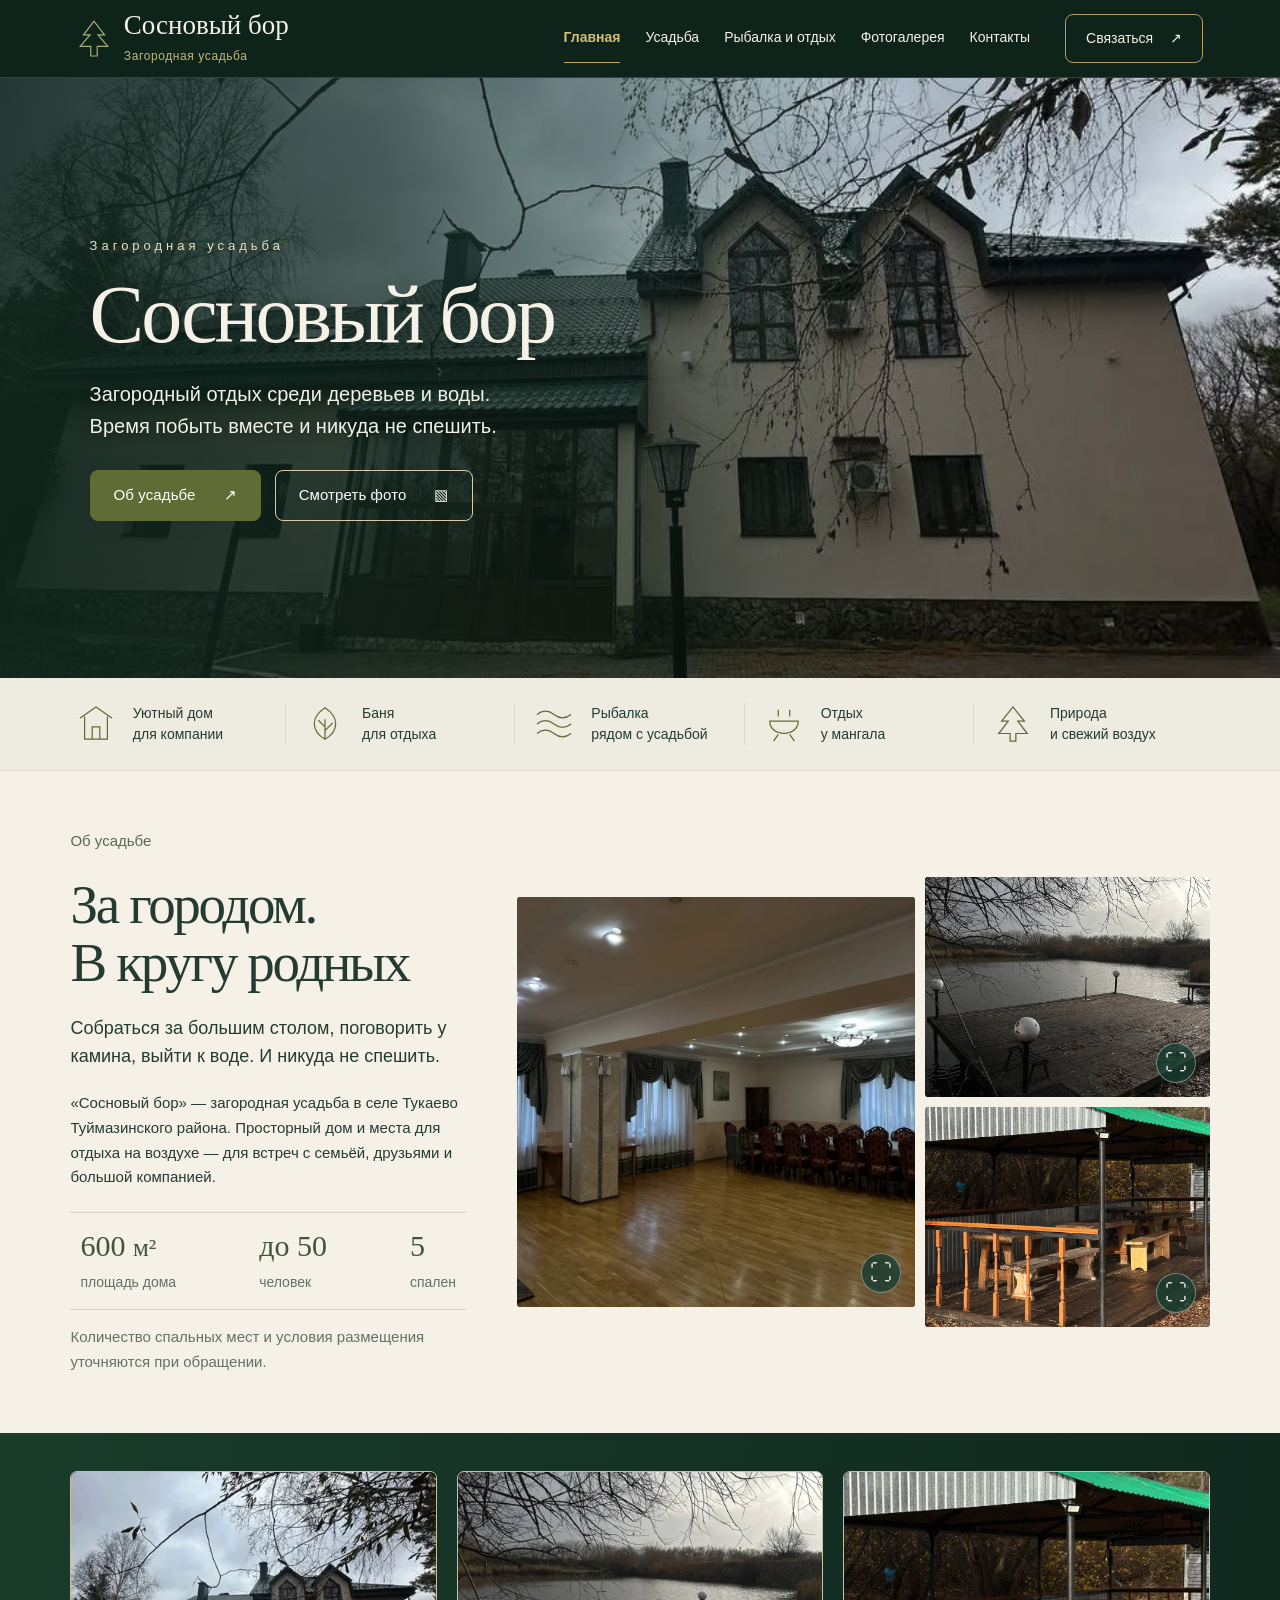
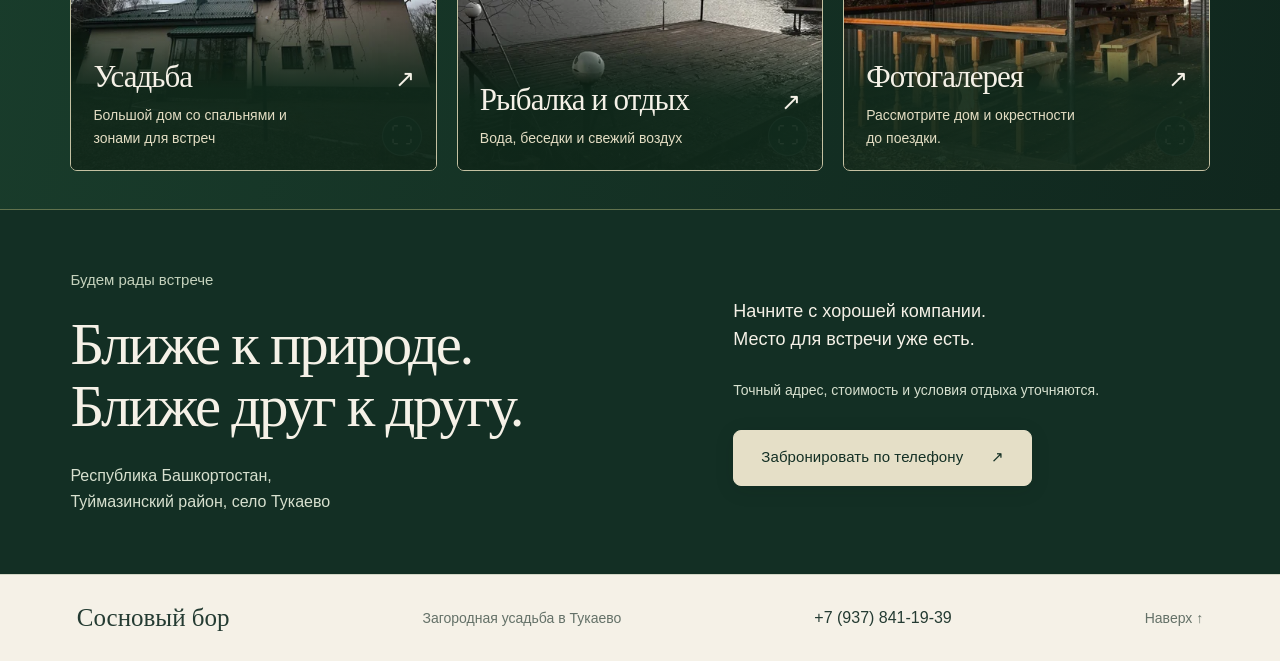
==== commit 61d8c39b: "Добавлен телефон для бронирования" ====
--- a/index.html
+++ b/index.html
@@ -11,7 +11,7 @@
     <a class="brand" href="index.html" aria-label="Сосновый бор — на главную"><svg class="pine" viewBox="0 0 42 48" fill="none" aria-hidden="true"><path d="M21 2 8 19h8L4 33h13v12h8V33h13L26 19h8L21 2Z" stroke="currentColor" stroke-width="1.5"/></svg><span>Сосновый бор<small>Загородная усадьба</small></span></a>
     <button class="menu-toggle" aria-expanded="false" aria-controls="navigation">Меню <span aria-hidden="true">☰</span></button>
     <nav id="navigation" aria-label="Основная навигация"><a href="index.html" aria-current="page">Главная</a><a href="usadba.html">Усадьба</a><a href="otdyh.html">Рыбалка и отдых</a><a href="gallery.html">Фотогалерея</a><a href="contacts.html">Контакты</a></nav>
-    <a class="header-contact" href="contacts.html#contacts">Связаться <span aria-hidden="true">↗</span></a>
+    <a class="header-contact" href="tel:+79378411939">Связаться <span aria-hidden="true">↗</span></a>
   </header>
   <main id="main"><section class="hero" id="home" aria-labelledby="hero-title">
       <div class="hero-photo" aria-hidden="true"><img src="assets/images/house-960.webp" srcset="assets/images/house-480.webp 480w, assets/images/house-960.webp 960w" sizes="100vw" width="960" height="1280" alt="" fetchpriority="high"></div>
@@ -25,6 +25,6 @@
       <div class="about-copy"><p class="lead">Собраться за большим столом, поговорить у камина, выйти к воде. И никуда не спешить.</p><p>«Сосновый бор» — загородная усадьба в селе Тукаево Туймазинского района. Просторный дом и места для отдыха на воздухе — для встреч с семьёй, друзьями и большой компанией.</p><div class="facts"><div><strong>600 <span>м²</span></strong><span>площадь дома</span></div><div><strong>до 50</strong><span>человек</span></div><div><strong>5</strong><span>спален</span></div></div><p class="muted small">Количество спальных мест и условия размещения уточняются при обращении.</p></div>
 <div class="home-collage"><figure><img src="assets/images/banquet-960.webp" width="960" height="1280" loading="lazy" alt="Банкетный зал усадьбы"></figure><figure><img src="assets/images/waterside-960.webp" width="960" height="1280" loading="lazy" alt="Терраса у воды"></figure><figure><img src="assets/images/gazebo-960.webp" width="960" height="1280" loading="lazy" alt="Беседка усадьбы"></figure></div>    </section>
 <section class="destinations section" aria-labelledby="destinations-title"><div class="destinations-heading"><p class="section-label">Знакомство с усадьбой</p><h2 id="destinations-title">Ваш отдых.<br>Во всех подробностях.</h2></div><div class="destination-grid"><article class="destination-card"><img src="assets/images/house-960.webp" srcset="assets/images/house-480.webp 480w, assets/images/house-960.webp 960w" sizes="(max-width: 700px) 90vw, 29vw" width="960" height="1280" alt="Фасад усадьбы" loading="lazy"><div><h3><a href="usadba.html">Усадьба <span aria-hidden="true">↗</span></a></h3><p>Большой дом со спальнями и зонами для встреч</p></div></article><article class="destination-card"><img src="assets/images/waterside-960.webp" srcset="assets/images/waterside-480.webp 480w, assets/images/waterside-960.webp 960w" sizes="(max-width: 700px) 90vw, 29vw" width="960" height="1280" alt="Терраса на берегу пруда" loading="lazy"><div><h3><a href="otdyh.html">Рыбалка и отдых <span aria-hidden="true">↗</span></a></h3><p>Вода, беседки и свежий воздух</p></div></article><article class="destination-card"><img src="assets/images/gazebo-960.webp" srcset="assets/images/gazebo-480.webp 480w, assets/images/gazebo-960.webp 960w" sizes="(max-width: 700px) 90vw, 29vw" width="960" height="1280" alt="Деревянная беседка в усадьбе" loading="lazy"><div><h3><a href="gallery.html">Фотогалерея <span aria-hidden="true">↗</span></a></h3><p>Рассмотрите дом и окрестности до поездки.</p></div></article></div></section>
-<section class="contact-invitation section" aria-labelledby="invitation-title"><div><p class="section-label">Будем рады встрече</p><h2 id="invitation-title">Ближе к природе.<br>Ближе друг к другу.</h2><p>Республика Башкортостан,<br>Туймазинский район, село Тукаево</p></div><div class="invitation-action"><p class="lead">Начните с хорошей компании.<br>Место для встречи уже есть.</p><p class="small">Телефон скоро появится. Точный адрес, стоимость и условия отдыха уточняются.</p><a class="button button-light" href="contacts.html">Контакты и расположение <span aria-hidden="true">↗</span></a></div></section></main>
-  <footer class="footer"><a href="index.html" class="footer-name">Сосновый бор</a><p>Загородная усадьба в Тукаево</p><a href="#top">Наверх ↑</a></footer>
+<section class="contact-invitation section" aria-labelledby="invitation-title"><div><p class="section-label">Будем рады встрече</p><h2 id="invitation-title">Ближе к природе.<br>Ближе друг к другу.</h2><p>Республика Башкортостан,<br>Туймазинский район, село Тукаево</p></div><div class="invitation-action"><p class="lead">Начните с хорошей компании.<br>Место для встречи уже есть.</p><p class="small">Точный адрес, стоимость и условия отдыха уточняются.</p><a class="button button-light" href="tel:+79378411939">Забронировать по телефону <span aria-hidden="true">↗</span></a></div></section></main>
+  <footer class="footer"><a href="index.html" class="footer-name">Сосновый бор</a><p>Загородная усадьба в Тукаево</p><a class="footer-phone" href="tel:+79378411939">+7 (937) 841-19-39</a><a href="#top">Наверх ↑</a></footer>
 </body></html>
